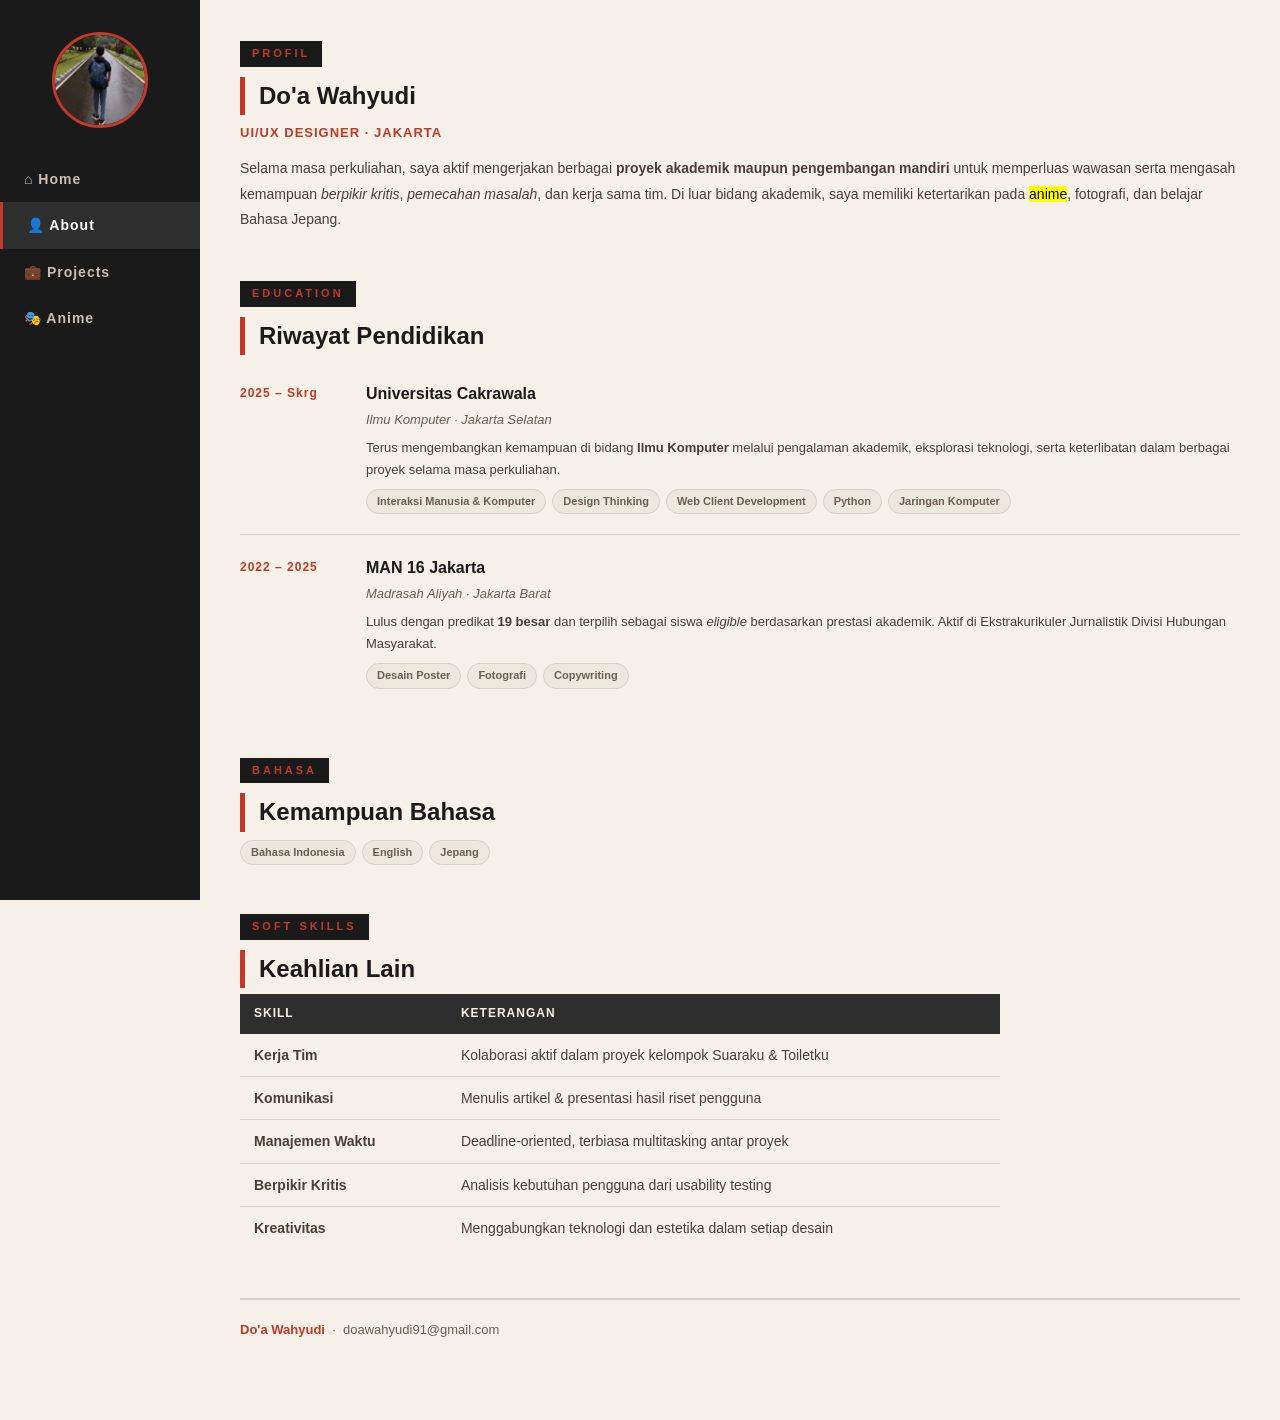
==== about.html @ 3792a474 "UTS WCD" ====
<!DOCTYPE html>
<html lang="id">
<head>
  <meta charset="UTF-8" />
  <meta name="viewport" content="width=device-width, initial-scale=1.0" />
  <title>About — Do'a Wahyudi</title>
  <link rel="stylesheet" href="style.css" />
</head>
<body class="page-about">

  <aside class="sidebar">
    <img class="sidebar-photo" src="images/belakang.jpeg" alt="Do'a Wahyudi" />
    <nav class="sidebar-nav" aria-label="Navigasi utama">
      <ul>
        <li><a href="index.html"><span aria-hidden="true">&#x2302;</span> Home</a></li>
        <li><a href="about.html" class="active" aria-current="page"> <span aria-hidden="true">&#x1F464;</span> About</a></li>
        <li><a href="projects.html"> <span aria-hidden="true">&#x1F4BC;</span> Projects</a></li>
        <li><a href="anime.html"> <span aria-hidden="true">&#x1F3AD;</span> Anime</a></li>
      </ul>
    </nav>
  </aside>

  <main class="content">
    <div class="container">

      <section>
        <span class="section-label">Profil</span>
        <h2>Do'a Wahyudi</h2>
        <div class="about-bio">
          <p class="role">UI/UX Designer · Jakarta</p>
          <p>
          Selama masa perkuliahan, saya aktif mengerjakan berbagai
          <strong>proyek akademik maupun pengembangan mandiri</strong> untuk
          memperluas wawasan serta mengasah kemampuan
          <em>berpikir kritis</em>, <em>pemecahan masalah</em>, dan kerja sama tim.
          Di luar bidang akademik, saya memiliki ketertarikan pada
          <mark>anime</mark>, fotografi, dan belajar Bahasa Jepang.
          </p>  
        </div>
      </section>

      <section>
        <span class="section-label">Education</span>
        <h2>Riwayat Pendidikan</h2>

        <div class="edu-block">
          <div class="edu-year">2025 – Skrg</div>
          <div class="edu-info">
            <h3>Universitas Cakrawala</h3>
            <p class="sub">Ilmu Komputer · Jakarta Selatan</p>
            <p>
              Terus mengembangkan kemampuan di bidang <strong>Ilmu Komputer</strong>
              melalui pengalaman akademik, eksplorasi teknologi, serta keterlibatan
              dalam berbagai proyek selama masa perkuliahan.
            </p>
            <div class="tag-list">
              <span class="tag">Interaksi Manusia & Komputer</span>
              <span class="tag">Design Thinking</span>
              <span class="tag">Web Client Development</span>
              <span class="tag">Python</span>
              <span class="tag">Jaringan Komputer</span>
            </div>
          </div>
        </div>

        <div class="edu-block">
          <div class="edu-year">2022 – 2025</div>
          <div class="edu-info">
            <h3>MAN 16 Jakarta</h3>
            <p class="sub">Madrasah Aliyah · Jakarta Barat</p>
            <p>
              Lulus dengan predikat <strong>19 besar</strong> dan terpilih sebagai
              siswa <em>eligible</em> berdasarkan prestasi akademik. Aktif di
              Ekstrakurikuler Jurnalistik Divisi Hubungan Masyarakat.
            </p>
            <div class="tag-list">
              <span class="tag">Desain Poster</span>
              <span class="tag">Fotografi</span>
              <span class="tag">Copywriting</span>
            </div>
          </div>
        </div>
      </section>

      <section>
        <span class="section-label">Bahasa</span>
        <h2>Kemampuan Bahasa</h2>
        <div class="tag-list">
          <span class="tag">Bahasa Indonesia</span>
          <span class="tag">English</span>
          <span class="tag">Jepang</span>
        </div>
      </section>

      <section>
        <span class="section-label">Soft Skills</span>
        <h2>Keahlian Lain</h2>
        <div class="table-wrap">
          <table>
            <thead>
              <tr>
                <th>Skill</th>
                <th>Keterangan</th>
              </tr>
            </thead>
            <tbody>
              <tr>
                <td><strong>Kerja Tim</strong></td>
                <td>Kolaborasi aktif dalam proyek kelompok Suaraku & Toiletku</td>
              </tr>
              <tr>
                <td><strong>Komunikasi</strong></td>
                <td>Menulis artikel & presentasi hasil riset pengguna</td>
              </tr>
              <tr>
                <td><strong>Manajemen Waktu</strong></td>
                <td>Deadline-oriented, terbiasa multitasking antar proyek</td>
              </tr>
              <tr>
                <td><strong>Berpikir Kritis</strong></td>
                <td>Analisis kebutuhan pengguna dari usability testing</td>
              </tr>
              <tr>
                <td><strong>Kreativitas</strong></td>
                <td>Menggabungkan teknologi dan estetika dalam setiap desain</td>
              </tr>
            </tbody>
          </table>
        </div>
      </section>

      <footer>
        <strong>Do'a Wahyudi</strong> &nbsp;·&nbsp; doawahyudi91@gmail.com
      </footer>

    </div>
  </main>

</body>
</html>
---- style.css ----
* {
  box-sizing: border-box;
  margin: 0;
  padding: 0;
}

body {
  font-family: Arial, sans-serif;
  font-size: 15px;
  background-color: #F5F0E8;
  color: #1A1A1A;
  line-height: 1.6;
  display: flex;
  min-height: 100vh;
}

.sidebar {
  width: 200px;
  min-height: 100vh;
  background-color: #1A1A1A;
  display: flex;
  flex-direction: column;
  padding: 32px 0 24px;
  position: fixed;
  top: 0;
  left: 0;
}

.sidebar-photo {
  width: 96px;
  height: 96px;
  border-radius: 50%;
  object-fit: cover;
  border: 3px solid #C0392B;
  display: block;
  margin: 0 auto 28px;
}

.sidebar-nav ul {
  list-style: none;
}

.sidebar-nav ul li a {
  display: block;
  padding: 12px 24px;
  color: #C8C0B8;
  text-decoration: none;
  font-size: 14px;
  font-weight: bold;
  letter-spacing: 1px;
}

.sidebar-nav ul li a:hover,
.sidebar-nav ul li a.active {
  background-color: #2E2E2E;
  color: #FFFFFF;
  border-left: 3px solid #C0392B;
}

.content {
  margin-left: 200px;
  flex: 1;
  min-width: 0;
  padding: 40px 40px 80px;
}

.container {
  width: 100%;
  margin: 0 auto;
}

.page-home     .container { max-width: 1100px; }
.page-about    .container { max-width: 1100px; }
.page-projects .container { max-width: 1100px; }
.page-anime    .container { max-width: 1100px; }

section {
  margin-bottom: 48px;
}

.section-label {
  font-size: 11px;
  font-weight: bold;
  letter-spacing: 3px;
  text-transform: uppercase;
  color: #C0392B;
  background-color: #1A1A1A;
  display: inline-block;
  padding: 4px 12px;
  margin-bottom: 10px;
}

section h2 {
  font-size: 1.5rem;
  color: #1A1A1A;
  margin-bottom: 6px;
  border-left: 5px solid #C0392B;
  padding-left: 14px;
}

.section-desc {
  font-size: 13px;
  color: #6B5E52;
  font-style: italic;
  margin-bottom: 20px;
  padding-left: 19px;
}

.about-flex {
  display: flex;
  flex-wrap: wrap;
  gap: 28px;
  align-items: flex-start;
  margin-top: 20px;
}

.about-photo-wrap {
  flex: 0 0 auto;
}

.about-photo {
  width: 120px;
  height: 120px;
  border-radius: 50%;
  object-fit: cover;
  border: 3px solid #C0392B;
  display: block;
}

.about-bio {
  flex: 1 1 200px;
}

.about-bio h3 {
  font-size: 1.4rem;
  font-weight: bold;
  color: #1A1A1A;
  margin-bottom: 4px;
}

.about-bio .role {
  font-size: 13px;
  color: #C0392B;
  font-weight: bold;
  letter-spacing: 1px;
  text-transform: uppercase;
  margin-bottom: 12px;
}

.about-bio p {
  font-size: 14px;
  color: #4A3F35;
  line-height: 1.8;
}

.edu-block {
  display: flex;
  flex-wrap: wrap;
  gap: 16px;
  padding: 20px 0;
  border-bottom: 1px solid #D8D0C4;
}

.edu-block:last-child {
  border-bottom: none;
}

.edu-year {
  flex: 0 0 110px;
  font-size: 12px;
  font-weight: bold;
  letter-spacing: 1px;
  color: #C0392B;
  padding-top: 3px;
}

.edu-info {
  flex: 1 1 200px;
}

.edu-info h3 {
  font-size: 1rem;
  font-weight: bold;
  color: #1A1A1A;
  margin-bottom: 2px;
}

.edu-info .sub {
  font-size: 13px;
  color: #6B5E52;
  font-style: italic;
  margin-bottom: 6px;
}

.edu-info p {
  font-size: 13px;
  color: #4A3F35;
  line-height: 1.7;
}


.tag-list {
  display: flex;
  flex-wrap: wrap;
  gap: 6px;
  margin-top: 8px;
}

.tag {
  font-size: 11px;
  font-weight: bold;
  padding: 3px 10px;
  border: 1px solid #D8D0C4;
  border-radius: 20px;
  color: #6B5E52;
  background-color: #EDE8DE;
}

.skill-grid {
  display: flex;
  flex-wrap: wrap;
  gap: 12px;
}

.skill-item {
  display: flex;
  flex-direction: column;
  align-items: center;
  gap: 6px;
}

.skill-box {
  width: 60px;
  height: 60px;
  background-color: #FFFFFF;
  border: 1px solid #D8D0C4;
  border-radius: 10px;
  display: flex;
  align-items: center;
  justify-content: center;
}

.skill-box:hover {
  border-color: #C0392B;
}

.skill-box img {
  width: 34px;
  height: 34px;
  object-fit: contain;
}

.skill-item span {
  font-size: 11px;
  font-weight: bold;
  color: #6B5E52;
  letter-spacing: 0.5px;
  text-align: center;
}

.project-grid {
  display: grid;
  grid-template-columns: repeat(auto-fill, minmax(280px, 1fr));
  gap: 20px;
}

.project-card {
  min-width: 0;
  background-color: #FFFFFF;
  border: 1px solid #D8D0C4;
  border-radius: 8px;
  overflow: hidden;
}

.project-card:hover {
  border-color: #C0392B;
}

.project-img-placeholder {
  width: 100%;
  height: 150px;
  background-color: #E8E0D5;
  display: flex;
  align-items: center;
  justify-content: center;
  font-size: 13px;
  color: #9A8878;
  font-style: italic;
  border-bottom: 1px solid #D8D0C4;
}

/* Gambar proyek memenuhi lebar kartu & dipotong rapi (cover) supaya
   semua kartu punya tinggi gambar yang sama, terlepas dari ukuran asli. */
.project-img {
  width: 100%;
  height: 180px;
  object-fit: cover;
  display: block;
  border-bottom: 1px solid #D8D0C4;
}

.project-body {
  padding: 14px 16px 18px;
}

.project-tag {
  font-size: 11px;
  font-weight: bold;
  letter-spacing: 1px;
  text-transform: uppercase;
  color: #C0392B;
  margin-bottom: 4px;
}

.project-title {
  font-size: 1rem;
  font-weight: bold;
  color: #1A1A1A;
  margin-bottom: 6px;
}

.project-desc {
  font-size: 13px;
  color: #6B5E52;
  line-height: 1.6;
}

.table-wrap {
  overflow-x: auto;
  max-width: 760px;
}

table {
  width: 100%;
  border-collapse: collapse;
  font-size: 14px;
}

thead tr {
  background-color: rgba(26, 26, 26, 0.9);
  color: #F5F0E8;
}

th {
  font-size: 12px;
  font-weight: bold;
  letter-spacing: 1px;
  text-transform: uppercase;
  padding: 10px 14px;
  text-align: left;
}

td {
  padding: 10px 14px;
  border-bottom: 1px solid #D8D0C4;
  color: #4A3F35;
}

tr:last-child td {
  border-bottom: none;
}

tbody tr:hover td {
  background-color: #EDE8DE;
}

.watch-list mark {
  background-color: #1E8449;
  color: #ffffff;
  font-weight: bold;
  padding: 2px 8px;
  border-radius: 4px;
}

.anime-grid {
  display: grid;
  grid-template-columns: repeat(auto-fill, minmax(200px, 1fr));
  gap: 16px;
}

.anime-card {
  min-width: 0;
  background-color: #FFFFFF;
  border: 1px solid #D8D0C4;
  border-radius: 8px;
  overflow: hidden;
}

.anime-card:hover {
  border-color: #C0392B;
}

/* <a> diubah jadi block agar memenuhi seluruh kartu. */
.anime-card > a {
  display: block;
  text-decoration: none;
  color: inherit;
}

.anime-img {
  width: 100%;
  height: 300px;
  object-fit: cover;
  display: block;
}

.anime-info {
  padding: 10px 12px 14px;
}

.anime-title {
  font-size: 14px;
  font-weight: bold;
  color: #1A1A1A;
  margin-bottom: 6px;
}

.anime-meta {
  display: flex;
  align-items: center;
  justify-content: space-between;
}

.anime-status {
  font-size: 11px;
  font-weight: bold;
  letter-spacing: 1px;
  text-transform: uppercase;
  color: #6B5E52;
}

.anime-rating {
  font-size: 12px;
  font-weight: bold;
  color: #C0392B;
}

.waifu-card {
  width: 100%;
  max-width: 320px;
  background-color: #FFFFFF;
  border: 1px solid #D8D0C4;
  border-radius: 10px;
  overflow: hidden;
}

.waifu-card:hover {
  border-color: #C0392B;
}

.waifu-img {
  width: 100%;
  height: 380px;
  object-fit: cover;
  display: block;
}

.waifu-info {
  padding: 14px 16px 16px;
}

.tier-badge {
  display: inline-block;
  background-color: #C0392B;
  opacity: 0.8;
  color: #FFFFFF;
  font-size: 10px;
  font-weight: bold;
  letter-spacing: 2px;
  text-transform: uppercase;
  padding: 2px 8px;
  border-radius: 4px;
  margin-bottom: 6px;
}

.waifu-name {
  font-size: 1.1rem;
  font-weight: bold;
  color: #1A1A1A;
  margin-bottom: 2px;
}

.waifu-from {
  font-size: 12px;
  color: #6B5E52;
}

footer {
  margin-top: 48px;
  padding-top: 20px;
  border-top: 2px solid #D8D0C4;
  font-size: 13px;
  color: #6B5E52;
}

footer strong {
  color: #C0392B;
}


/* Tablet: sidebar & padding sedikit menyempit. */
@media (max-width: 900px) {
  .sidebar {
    width: 170px;
  }

  .content {
    margin-left: 170px;
    padding: 32px 28px 72px;
  }
}

@media (max-width: 600px) {
  body {
    flex-direction: column;
  }

  .sidebar {
    width: 100%;
    min-height: auto;
    position: relative;
    padding: 14px 16px;
    flex-direction: row;
    flex-wrap: wrap;
    align-items: center;
    gap: 10px 14px;
  }

  .sidebar-photo {
    width: 44px;
    height: 44px;
    margin: 0;
  }

  .sidebar-nav {
    flex: 1 1 auto;
  }

  .sidebar-nav ul {
    display: flex;
    flex-wrap: wrap;
    gap: 4px;
  }

  .sidebar-nav ul li a {
    padding: 8px 12px;
  }

  .content {
    margin-left: 0;
    padding: 24px 20px 60px;
  }
}
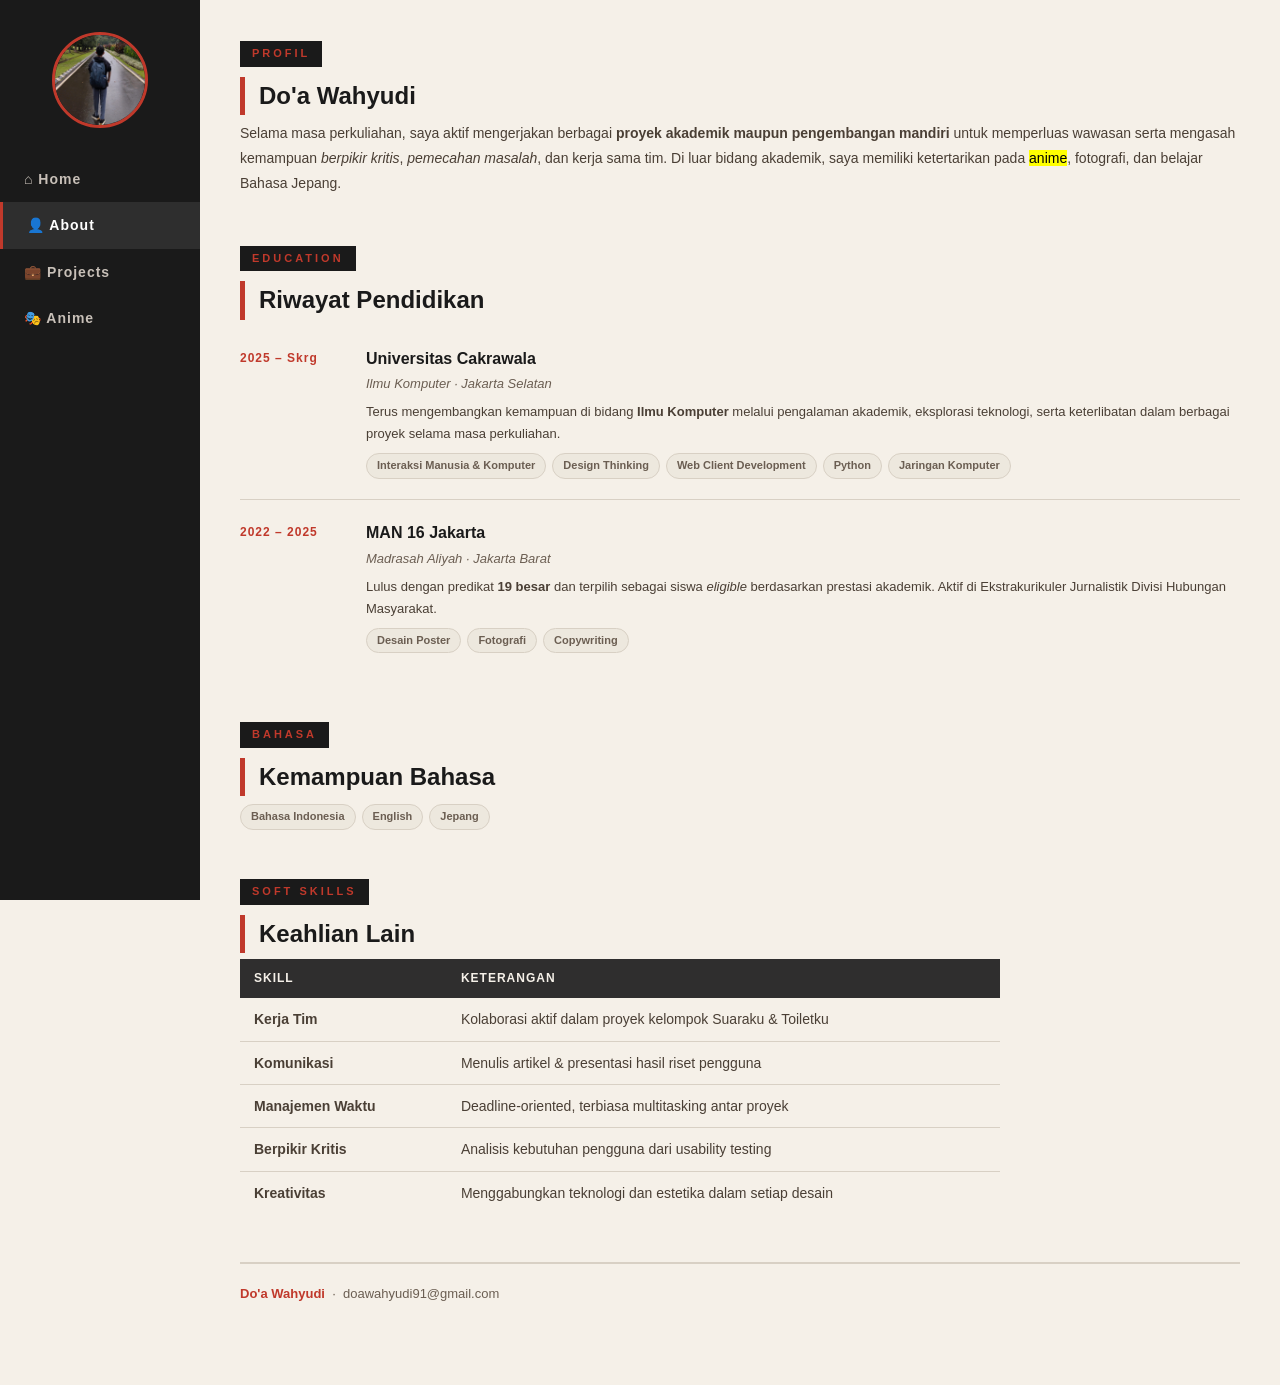
==== commit 854d33d8: "update Uts" ====
--- a/about.html
+++ b/about.html
@@ -27,7 +27,6 @@
         <span class="section-label">Profil</span>
         <h2>Do'a Wahyudi</h2>
         <div class="about-bio">
-          <p class="role">UI/UX Designer · Jakarta</p>
           <p>
           Selama masa perkuliahan, saya aktif mengerjakan berbagai
           <strong>proyek akademik maupun pengembangan mandiri</strong> untuk
